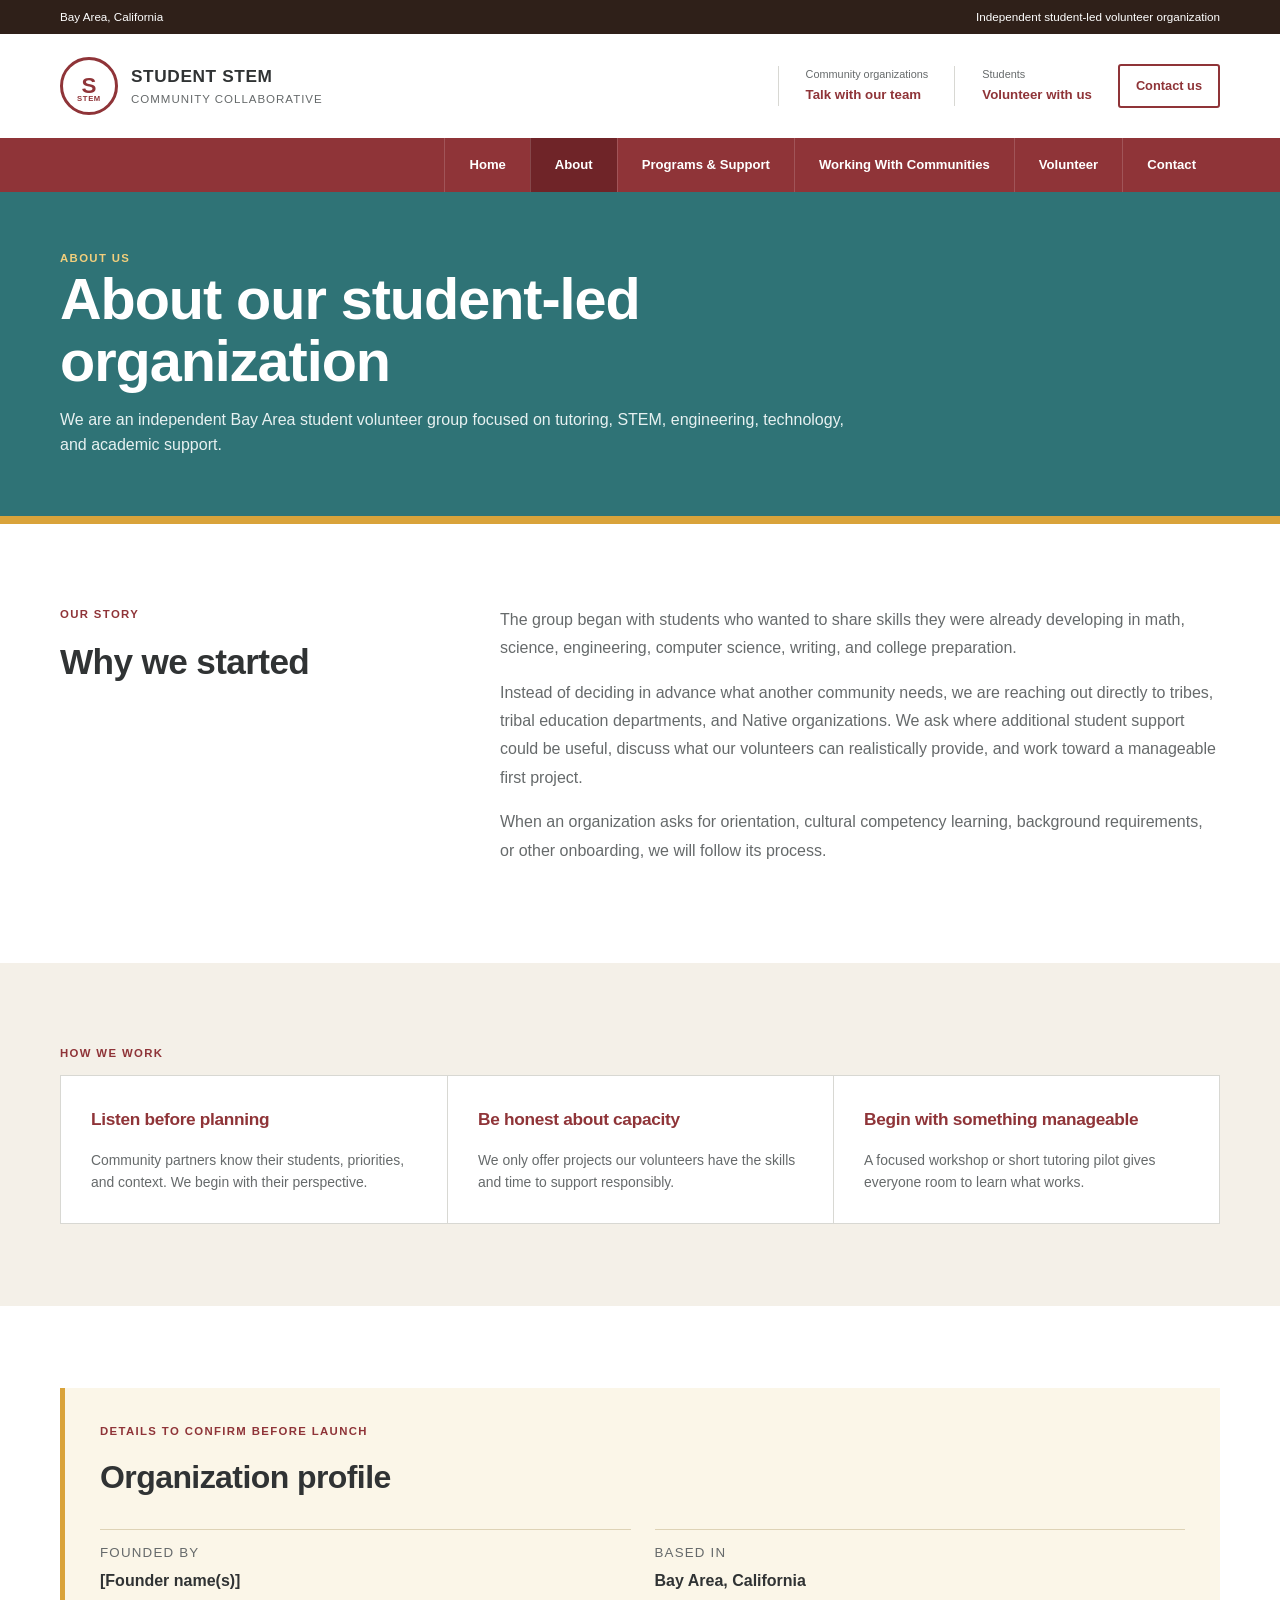
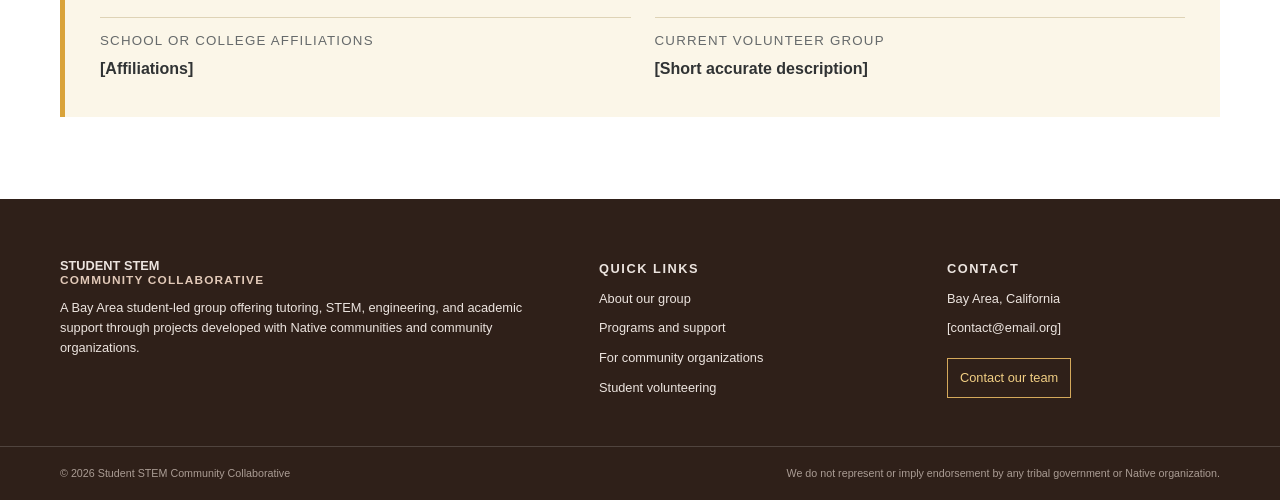
==== about.html @ 98d1d3a5 "Add files via upload" ====
<!doctype html>
<html lang="en">
<head>
  <meta charset="utf-8"><meta name="viewport" content="width=device-width, initial-scale=1">
  <title>About | Student STEM Community Collaborative</title>
  <link rel="icon" href="assets/favicon.svg"><link rel="stylesheet" href="styles.css"><script src="script.js" defer></script>
</head>
<body>
  <div id="site-header"></div>
  <main>
    <section class="page-hero"><div class="container"><p class="eyebrow light">About us</p><h1>About our student-led organization</h1><p>We are an independent Bay Area student volunteer group focused on tutoring, STEM, engineering, technology, and academic support.</p></div></section>
    <section class="section"><div class="container prose-grid"><div><p class="eyebrow">Our story</p><h2>Why we started</h2></div><div class="prose"><p>The group began with students who wanted to share skills they were already developing in math, science, engineering, computer science, writing, and college preparation.</p><p>Instead of deciding in advance what another community needs, we are reaching out directly to tribes, tribal education departments, and Native organizations. We ask where additional student support could be useful, discuss what our volunteers can realistically provide, and work toward a manageable first project.</p><p>When an organization asks for orientation, cultural competency learning, background requirements, or other onboarding, we will follow its process.</p></div></div></section>
    <section class="section cream"><div class="container"><p class="eyebrow">How we work</p><div class="value-grid"><article class="value-card"><h3>Listen before planning</h3><p>Community partners know their students, priorities, and context. We begin with their perspective.</p></article><article class="value-card"><h3>Be honest about capacity</h3><p>We only offer projects our volunteers have the skills and time to support responsibly.</p></article><article class="value-card"><h3>Begin with something manageable</h3><p>A focused workshop or short tutoring pilot gives everyone room to learn what works.</p></article></div></div></section>
    <section class="section"><div class="container"><div class="placeholder-panel"><p class="eyebrow">Details to confirm before launch</p><h2>Organization profile</h2><div class="profile-grid"><div><small>Founded by</small><strong>[Founder name(s)]</strong></div><div><small>Based in</small><strong>Bay Area, California</strong></div><div><small>School or college affiliations</small><strong>[Affiliations]</strong></div><div><small>Current volunteer group</small><strong>[Short accurate description]</strong></div></div></div></div></section>
  </main>
  <div id="site-footer"></div>
</body>
</html>
---- styles.css ----
:root {
  --burgundy: #8f3438;
  --burgundy-dark: #6f2428;
  --teal: #2f7376;
  --teal-dark: #225a5d;
  --gold: #d9a33a;
  --cream: #f4f0e8;
  --ink: #303334;
  --muted: #666a6b;
  --line: #d8d8d3;
  --brown: #2f2019;
}

* { box-sizing: border-box; }
html { scroll-behavior: smooth; }
body {
  margin: 0;
  color: var(--ink);
  background: #fff;
  font-family: Arial, "Helvetica Neue", sans-serif;
  line-height: 1.55;
}
a { color: inherit; text-decoration: none; }
img { display: block; max-width: 100%; }
h1, h2, h3, p { margin-top: 0; }
h1, h2, h3 { letter-spacing: -0.018em; }
.container { width: min(1160px, calc(100% - 48px)); margin: 0 auto; }

.utility-bar { background: var(--brown); color: #fff; font-size: .73rem; }
.utility-inner { height: 34px; display: flex; align-items: center; justify-content: space-between; }
.main-header { background: #fff; }
.header-inner { min-height: 104px; display: flex; align-items: center; justify-content: space-between; gap: 28px; }
.brand { display: flex; align-items: center; gap: 13px; min-width: 280px; }
.brand-seal {
  width: 58px; height: 58px; border: 3px solid var(--burgundy); border-radius: 50%;
  display: grid; place-items: center; position: relative; color: var(--burgundy);
}
.brand-seal b { font-size: 1.4rem; line-height: 1; }
.brand-seal small { font-size: .48rem; font-weight: 800; letter-spacing: .08em; position: absolute; bottom: 7px; }
.brand-words { display: flex; flex-direction: column; text-transform: uppercase; }
.brand-words strong { font-size: 1.08rem; letter-spacing: .035em; }
.brand-words small { font-size: .72rem; letter-spacing: .085em; color: var(--muted); margin-top: 2px; }
.header-actions { display: flex; align-items: center; gap: 26px; }
.header-actions > a:not(.contact-button) { display: flex; flex-direction: column; padding-left: 27px; border-left: 1px solid var(--line); }
.header-actions small { color: var(--muted); font-size: .68rem; }
.header-actions strong { color: var(--burgundy); font-size: .83rem; margin-top: 2px; }
.contact-button { border: 2px solid var(--burgundy); color: var(--burgundy); padding: 10px 16px; border-radius: 3px; font-size: .8rem; font-weight: 800; }
.contact-button:hover { background: var(--burgundy); color: #fff; }
.nav-bar { background: var(--burgundy); }
.desktop-nav { min-height: 54px; display: flex; align-items: stretch; justify-content: flex-end; }
.desktop-nav a { padding: 0 24px; display: flex; align-items: center; color: #fff; font-size: .82rem; font-weight: 700; border-left: 1px solid rgba(255,255,255,.16); }
.desktop-nav a:hover, .desktop-nav a[aria-current="page"] { background: var(--burgundy-dark); }
.menu-button, .mobile-nav { display: none; }

.home-hero { min-height: 570px; position: relative; display: flex; align-items: center; background: url("assets/tutoring-group.jpg") center 47% / cover no-repeat; color: #fff; }
.home-hero::before { content: ""; position: absolute; inset: 0; background: linear-gradient(90deg, rgba(17,26,29,.84), rgba(17,26,29,.58) 46%, rgba(17,26,29,.08) 80%); }
.home-hero-copy { position: relative; z-index: 1; }
.hero-kicker, .section-label { display: inline-block; font-size: .73rem; text-transform: uppercase; letter-spacing: .12em; font-weight: 800; color: var(--burgundy); }
.hero-kicker { background: var(--gold); color: #2b241c; padding: 8px 12px; margin-bottom: 18px; }
.home-hero h1 { font-size: clamp(2.7rem, 5vw, 4.65rem); line-height: 1.04; max-width: 660px; margin-bottom: 20px; }
.home-hero-copy > p:not(.hero-kicker) { font-size: 1.08rem; line-height: 1.65; max-width: 650px; margin-bottom: 27px; }
.primary-button, .secondary-button, .light-button, .button {
  display: inline-flex; align-items: center; gap: 9px; padding: 13px 18px;
  border-radius: 3px; font-size: .82rem; font-weight: 800;
}
.primary-button, .button { background: var(--burgundy); color: #fff; }
.primary-button:hover, .button:hover { background: var(--burgundy-dark); }

.action-strip { position: relative; margin-top: -48px; z-index: 3; }
.action-grid { display: grid; grid-template-columns: repeat(3, 1fr); box-shadow: 0 8px 30px rgba(0,0,0,.16); }
.action-card { min-height: 116px; background: #fff; padding: 25px; border-right: 1px solid var(--line); display: flex; flex-direction: column; justify-content: center; }
.action-card:nth-child(2) { background: var(--teal); color: #fff; }
.action-card:nth-child(3) { background: var(--cream); border-right: 0; }
.action-card strong { font-size: .94rem; margin-bottom: 5px; }
.action-card span { font-size: .77rem; color: var(--muted); }
.action-card:nth-child(2) span { color: #e0eeee; }

.standard-section, .section { padding: 82px 0; }
.plain-heading { display: grid; grid-template-columns: 1.25fr 1fr; gap: 70px; align-items: end; margin-bottom: 40px; }
.plain-heading h2 { font-size: 2.25rem; line-height: 1.16; margin: 8px 0 0; }
.plain-heading > p { color: var(--muted); line-height: 1.72; margin: 0; }
.service-grid { display: grid; grid-template-columns: repeat(4, 1fr); border: 1px solid var(--line); }
.service-card { padding: 30px 25px; border-right: 1px solid var(--line); }
.service-card:last-child { border-right: 0; }
.service-card h3 { color: var(--burgundy); font-size: 1rem; line-height: 1.3; margin-bottom: 10px; }
.service-card p { font-size: .84rem; color: var(--muted); line-height: 1.62; min-height: 82px; }
.service-card a { color: var(--burgundy); font-size: .76rem; font-weight: 800; }

.about-band { background: var(--cream); padding: 80px 0; }
.about-band-grid { display: grid; grid-template-columns: 1fr 1fr; gap: 70px; align-items: center; }
.about-photo { width: 100%; height: 450px; object-fit: cover; }
.about-band h2 { font-size: 2.35rem; line-height: 1.15; margin: 8px 0 20px; }
.about-band p:not(.section-label) { color: var(--muted); line-height: 1.72; }
.check-list { padding: 0; margin: 25px 0; display: grid; grid-template-columns: 1fr 1fr; gap: 10px 25px; list-style: none; }
.check-list li { font-size: .82rem; font-weight: 700; padding-left: 18px; position: relative; }
.check-list li::before { content: ""; width: 7px; height: 7px; background: var(--gold); border-radius: 50%; position: absolute; left: 0; top: 7px; }
.secondary-button { background: var(--teal); color: #fff; }
.secondary-button:hover { background: var(--teal-dark); }
.simple-steps { display: grid; grid-template-columns: repeat(4,1fr); list-style: none; padding: 0; margin: 0; border-top: 4px solid var(--teal); }
.simple-steps li { padding: 28px 25px; border: 1px solid var(--line); border-top: 0; }
.simple-steps li + li { border-left: 0; }
.simple-steps span { width: 29px; height: 29px; border-radius: 50%; background: var(--burgundy); color: #fff; display: grid; place-items: center; font-size: .75rem; font-weight: 800; margin-bottom: 13px; }
.simple-steps strong { font-size: .88rem; }
.simple-steps p { font-size: .78rem; color: var(--muted); margin: 7px 0 0; }
.contact-band { background: var(--burgundy); color: #fff; padding: 56px 0; }
.contact-band-inner { display: flex; align-items: center; justify-content: space-between; gap: 50px; }
.contact-band h2 { font-size: 2rem; margin: 7px 0 8px; }
.contact-band p { margin-bottom: 0; color: #f0dfe0; }
.section-label.light { color: #f2c96a; }
.light-button { background: #fff; color: var(--burgundy); flex: 0 0 auto; }

.page-hero { background: var(--teal); color: #fff; padding: 58px 0; border-bottom: 8px solid var(--gold); }
.page-hero h1 { font-size: clamp(2.35rem,4.5vw,3.7rem); line-height: 1.08; max-width: 900px; margin-bottom: 16px; }
.page-hero p { max-width: 790px; margin-bottom: 0; color: #e7f1f1; }
.eyebrow { font-size: .71rem; text-transform: uppercase; letter-spacing: .12em; font-weight: 800; color: var(--burgundy); margin-bottom: 12px; }
.eyebrow.light { color: #f2cf7c; }
.prose-grid { display: grid; grid-template-columns: .75fr 1.5fr; gap: 80px; }
.prose-grid h2 { font-size: 2.2rem; }
.prose p { color: var(--muted); line-height: 1.78; }
.cream { background: var(--cream); }
.value-grid { display: grid; grid-template-columns: repeat(3,1fr); border: 1px solid var(--line); }
.value-card { padding: 30px; background: #fff; }
.value-card + .value-card { border-left: 1px solid var(--line); }
.value-card h3 { font-size: 1.08rem; color: var(--burgundy); }
.value-card p { font-size: .87rem; color: var(--muted); margin-bottom: 0; }
.placeholder-panel { background: #fbf6e8; border-left: 5px solid var(--gold); padding: 35px; }
.placeholder-panel h2 { font-size: 2rem; }
.profile-grid { display: grid; grid-template-columns: repeat(2,1fr); gap: 24px; }
.profile-grid div { border-top: 1px solid #ded3b6; padding-top: 13px; }
.profile-grid small { display: block; text-transform: uppercase; letter-spacing: .09em; color: var(--muted); }
.profile-grid strong { display: block; margin-top: 5px; }
.work-list { border-top: 4px solid var(--burgundy); }
.work-row { display: grid; grid-template-columns: 1.1fr 1fr; gap: 55px; padding: 42px 25px; border: 1px solid var(--line); border-top: 0; }
.work-row:nth-child(even) { background: var(--cream); }
.work-row h2 { font-size: 1.65rem; color: var(--burgundy); }
.work-row p { color: var(--muted); }
.work-row ul { columns: 2; margin: 0; padding: 0; list-style: none; }
.work-row li { break-inside: avoid; padding: 0 0 10px 15px; position: relative; font-size: .84rem; }
.work-row li::before { content: ""; width: 5px; height: 5px; background: var(--teal); border-radius: 50%; position: absolute; left: 0; top: 8px; }
.scope-band { background: var(--brown); color: #fff; padding: 58px 0; }
.scope-band h2 { font-size: 2.1rem; }
.scope-band p { max-width: 800px; color: #eee4df; margin-bottom: 0; }
.process-list { list-style: none; padding: 0; margin: 0; border-top: 4px solid var(--teal); }
.process-list li { display: grid; grid-template-columns: 45px 1fr; gap: 18px; padding: 24px; background: #fff; border: 1px solid var(--line); border-top: 0; }
.process-list span { width: 34px; height: 34px; border-radius: 50%; background: var(--burgundy); color: #fff; display: grid; place-items: center; font-size: .75rem; font-weight: 800; }
.process-list h3 { font-size: 1rem; margin-bottom: 5px; }
.process-list p { color: var(--muted); font-size: .86rem; margin-bottom: 0; }
.skill-grid { display: grid; grid-template-columns: repeat(3,1fr); border-top: 4px solid var(--burgundy); border-left: 1px solid var(--line); }
.skill-grid div { padding: 18px 20px; background: #fff; border-right: 1px solid var(--line); border-bottom: 1px solid var(--line); font-size: .88rem; font-weight: 700; }
.contact-grid { display: grid; grid-template-columns: .8fr 1.2fr; gap: 60px; }
.contact-card { background: var(--cream); border-top: 5px solid var(--burgundy); padding: 35px; }
.contact-card a { color: var(--burgundy); font-size: 1.4rem; font-weight: 800; border-bottom: 1px solid var(--burgundy); }
.contact-list > div { padding: 18px 0; border-top: 1px solid var(--line); }
.contact-list strong { color: var(--burgundy); font-size: .82rem; }
.contact-list p { color: var(--muted); margin: 5px 0 0; }

.site-footer { background: var(--brown); color: #fff; padding: 60px 0 0; }
.footer-grid { display: grid; grid-template-columns: 1.7fr 1fr 1fr; gap: 75px; padding-bottom: 48px; }
.footer-grid > div { display: flex; flex-direction: column; gap: 10px; }
.footer-brand { font-size: 1.18rem; font-weight: 900; line-height: 1.15; text-transform: uppercase; margin-bottom: 0; }
.footer-brand span { font-size: .74rem; letter-spacing: .1em; color: #e2c9b8; }
.footer-summary { color: #d3c8c2; font-size: .84rem; max-width: 480px; }
.footer-label { text-transform: uppercase; letter-spacing: .12em; font-size: .68rem; font-weight: 800; color: #efc56f; margin-bottom: 7px; }
.footer-grid a, .footer-grid p { font-size: .8rem; color: #ece4df; margin-bottom: 0; }
.footer-button { align-self: flex-start; border: 1px solid #d5a95b; color: #f2cf84 !important; padding: 9px 12px; margin-top: 10px; }
.footer-bottom { border-top: 1px solid rgba(255,255,255,.16); padding: 18px 0; color: #aa9c94; font-size: .67rem; }
.footer-bottom > div { display: flex; justify-content: space-between; gap: 30px; }

@media (max-width: 1000px) {
  .header-actions, .nav-bar { display: none; }
  .header-inner { min-height: 86px; }
  .menu-button { display: block; border: 2px solid var(--burgundy); background: #fff; color: var(--burgundy); padding: 9px 12px; font-weight: 800; }
  .mobile-nav { display: none; flex-direction: column; background: var(--burgundy); padding: 10px 24px; }
  .mobile-nav.open { display: flex; }
  .mobile-nav a { color: #fff; padding: 12px 0; border-bottom: 1px solid rgba(255,255,255,.16); font-weight: 700; }
  .action-grid { grid-template-columns: 1fr; }
  .action-card { min-height: 90px; border-right: 0; border-bottom: 1px solid var(--line); }
  .service-grid { grid-template-columns: repeat(2,1fr); }
  .service-card:nth-child(2) { border-right: 0; }
  .service-card:nth-child(-n+2) { border-bottom: 1px solid var(--line); }
  .about-band-grid, .plain-heading, .prose-grid, .contact-grid { grid-template-columns: 1fr; gap: 38px; }
  .simple-steps { grid-template-columns: repeat(2,1fr); }
  .footer-grid { grid-template-columns: 1.4fr 1fr; }
  .footer-grid > div:last-child { grid-column: 2; }
}

@media (max-width: 680px) {
  .container { width: min(100% - 30px, 1160px); }
  .utility-inner { justify-content: center; }
  .utility-inner span:last-child { display: none; }
  .brand { min-width: 0; }
  .brand-seal { width: 49px; height: 49px; }
  .brand-words strong { font-size: .88rem; }
  .brand-words small { font-size: .61rem; }
  .home-hero { min-height: 520px; background-position: 60% center; }
  .home-hero::before { background: linear-gradient(90deg, rgba(17,26,29,.9), rgba(17,26,29,.58) 88%); }
  .home-hero h1 { font-size: 2.65rem; }
  .action-strip { margin-top: 0; }
  .standard-section, .section { padding: 60px 0; }
  .plain-heading { gap: 20px; }
  .service-grid, .value-grid, .skill-grid { grid-template-columns: 1fr; }
  .service-card { border-right: 0; border-bottom: 1px solid var(--line); }
  .about-photo { height: 300px; }
  .check-list { grid-template-columns: 1fr; }
  .simple-steps { grid-template-columns: 1fr; }
  .simple-steps li, .simple-steps li + li { border-left: 1px solid var(--line); }
  .contact-band-inner { align-items: flex-start; flex-direction: column; }
  .page-hero h1 { font-size: 2.35rem; }
  .value-card + .value-card { border-left: 0; border-top: 1px solid var(--line); }
  .profile-grid, .work-row { grid-template-columns: 1fr; }
  .work-row { gap: 20px; }
  .work-row ul { columns: 1; }
  .footer-grid { grid-template-columns: 1fr; }
  .footer-grid > div:last-child { grid-column: 1; }
  .footer-bottom > div { flex-direction: column; }
}
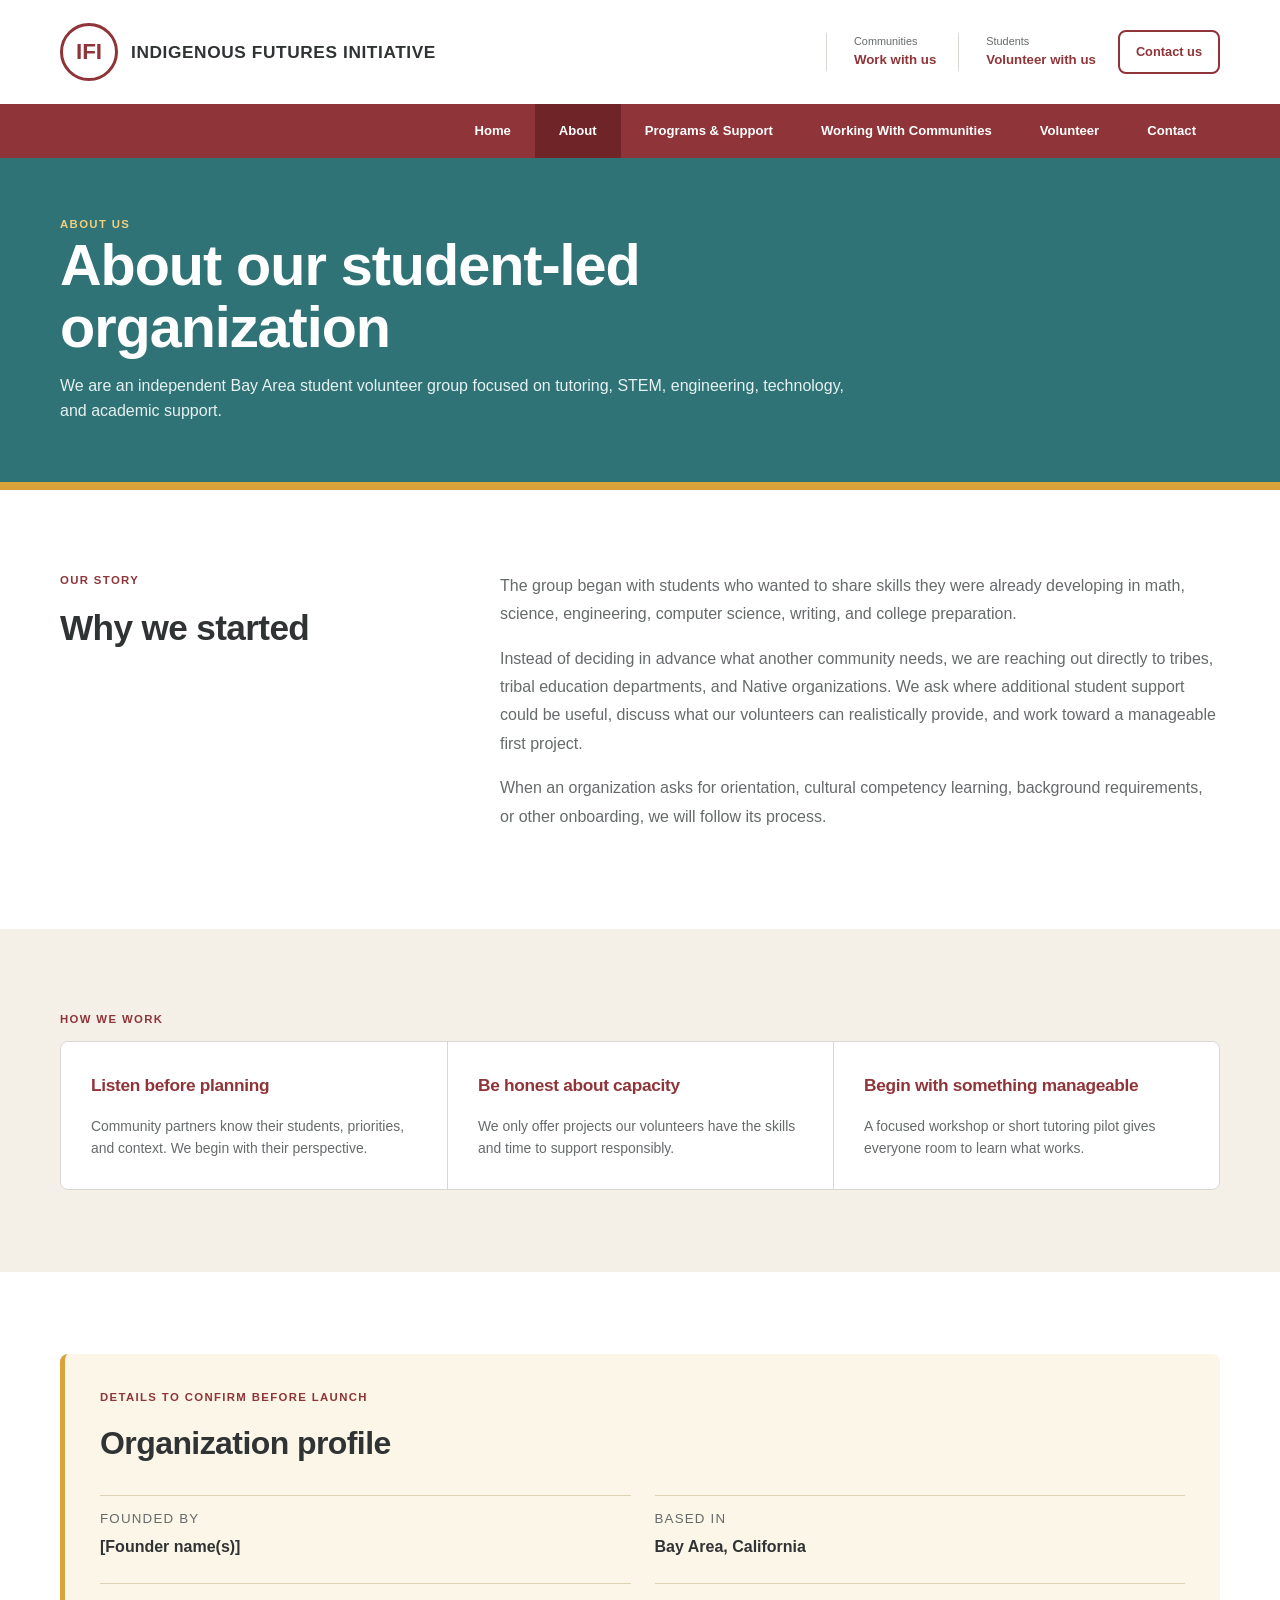
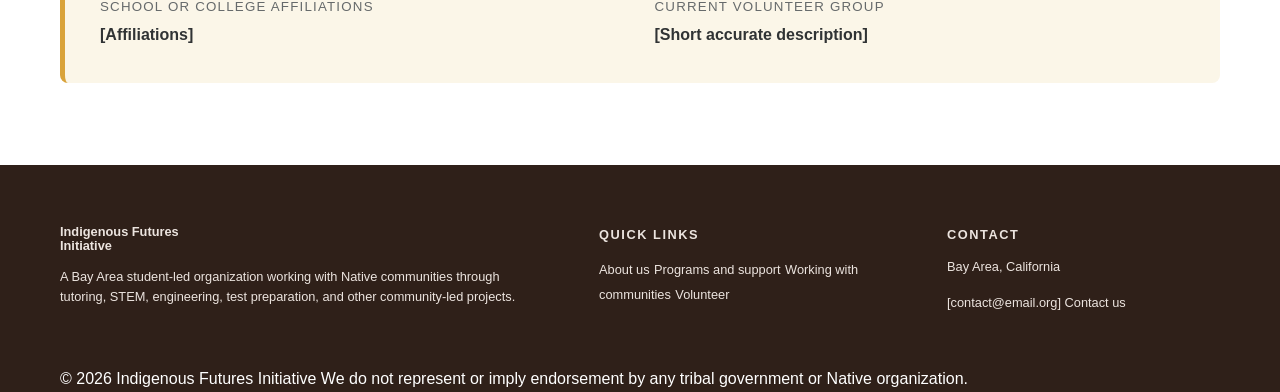
==== commit 058b4461: "Fix site pages and align header branding" ====
--- a/about.html
+++ b/about.html
@@ -2,7 +2,7 @@
 <html lang="en">
 <head>
   <meta charset="utf-8"><meta name="viewport" content="width=device-width, initial-scale=1">
-  <title>About | Student STEM Community Collaborative</title>
+  <title>About | Indigenous Futures Initiative</title>
   <link rel="icon" href="assets/favicon.svg"><link rel="stylesheet" href="styles.css"><script src="script.js" defer></script>
 </head>
 <body>
--- a/styles.css
+++ b/styles.css
@@ -9,10 +9,21 @@
   --muted: #666a6b;
   --line: #d8d8d3;
   --brown: #2f2019;
-}
-
-* { box-sizing: border-box; }
-html { scroll-behavior: smooth; }
+  --radius: 8px;
+}
+
+.utility-bar {
+  display: none !important;
+}
+
+* {
+  box-sizing: border-box;
+}
+
+html {
+  scroll-behavior: smooth;
+}
+
 body {
   margin: 0;
   color: var(--ink);
@@ -20,197 +31,1077 @@
   font-family: Arial, "Helvetica Neue", sans-serif;
   line-height: 1.55;
 }
-a { color: inherit; text-decoration: none; }
-img { display: block; max-width: 100%; }
-h1, h2, h3, p { margin-top: 0; }
-h1, h2, h3 { letter-spacing: -0.018em; }
-.container { width: min(1160px, calc(100% - 48px)); margin: 0 auto; }
-
-.utility-bar { background: var(--brown); color: #fff; font-size: .73rem; }
-.utility-inner { height: 34px; display: flex; align-items: center; justify-content: space-between; }
-.main-header { background: #fff; }
-.header-inner { min-height: 104px; display: flex; align-items: center; justify-content: space-between; gap: 28px; }
-.brand { display: flex; align-items: center; gap: 13px; min-width: 280px; }
+
+a {
+  color: inherit;
+  text-decoration: none;
+}
+
+img {
+  display: block;
+  max-width: 100%;
+}
+
+h1, h2, h3, p {
+  margin-top: 0;
+}
+
+h1, h2, h3 {
+  letter-spacing: -0.018em;
+}
+
+.container {
+  width: min(1160px, calc(100% - 48px));
+  margin: 0 auto;
+}
+
+
+/* HEADER */
+
+.main-header {
+  background: #fff;
+}
+
+.header-inner {
+  min-height: 104px;
+  display: flex;
+  align-items: center;
+  justify-content: space-between;
+  gap: 0;
+  padding: 0;
+}
+
+.brand {
+  display: flex;
+  align-items: center;
+  gap: 13px;
+}
+
 .brand-seal {
-  width: 58px; height: 58px; border: 3px solid var(--burgundy); border-radius: 50%;
-  display: grid; place-items: center; position: relative; color: var(--burgundy);
-}
-.brand-seal b { font-size: 1.4rem; line-height: 1; }
-.brand-seal small { font-size: .48rem; font-weight: 800; letter-spacing: .08em; position: absolute; bottom: 7px; }
-.brand-words { display: flex; flex-direction: column; text-transform: uppercase; }
-.brand-words strong { font-size: 1.08rem; letter-spacing: .035em; }
-.brand-words small { font-size: .72rem; letter-spacing: .085em; color: var(--muted); margin-top: 2px; }
-.header-actions { display: flex; align-items: center; gap: 26px; }
-.header-actions > a:not(.contact-button) { display: flex; flex-direction: column; padding-left: 27px; border-left: 1px solid var(--line); }
-.header-actions small { color: var(--muted); font-size: .68rem; }
-.header-actions strong { color: var(--burgundy); font-size: .83rem; margin-top: 2px; }
-.contact-button { border: 2px solid var(--burgundy); color: var(--burgundy); padding: 10px 16px; border-radius: 3px; font-size: .8rem; font-weight: 800; }
-.contact-button:hover { background: var(--burgundy); color: #fff; }
-.nav-bar { background: var(--burgundy); }
-.desktop-nav { min-height: 54px; display: flex; align-items: stretch; justify-content: flex-end; }
-.desktop-nav a { padding: 0 24px; display: flex; align-items: center; color: #fff; font-size: .82rem; font-weight: 700; border-left: 1px solid rgba(255,255,255,.16); }
-.desktop-nav a:hover, .desktop-nav a[aria-current="page"] { background: var(--burgundy-dark); }
-.menu-button, .mobile-nav { display: none; }
-
-.home-hero { min-height: 570px; position: relative; display: flex; align-items: center; background: url("assets/tutoring-group.jpg") center 47% / cover no-repeat; color: #fff; }
-.home-hero::before { content: ""; position: absolute; inset: 0; background: linear-gradient(90deg, rgba(17,26,29,.84), rgba(17,26,29,.58) 46%, rgba(17,26,29,.08) 80%); }
-.home-hero-copy { position: relative; z-index: 1; }
-.hero-kicker, .section-label { display: inline-block; font-size: .73rem; text-transform: uppercase; letter-spacing: .12em; font-weight: 800; color: var(--burgundy); }
-.hero-kicker { background: var(--gold); color: #2b241c; padding: 8px 12px; margin-bottom: 18px; }
-.home-hero h1 { font-size: clamp(2.7rem, 5vw, 4.65rem); line-height: 1.04; max-width: 660px; margin-bottom: 20px; }
-.home-hero-copy > p:not(.hero-kicker) { font-size: 1.08rem; line-height: 1.65; max-width: 650px; margin-bottom: 27px; }
-.primary-button, .secondary-button, .light-button, .button {
-  display: inline-flex; align-items: center; gap: 9px; padding: 13px 18px;
-  border-radius: 3px; font-size: .82rem; font-weight: 800;
-}
-.primary-button, .button { background: var(--burgundy); color: #fff; }
-.primary-button:hover, .button:hover { background: var(--burgundy-dark); }
-
-.action-strip { position: relative; margin-top: -48px; z-index: 3; }
-.action-grid { display: grid; grid-template-columns: repeat(3, 1fr); box-shadow: 0 8px 30px rgba(0,0,0,.16); }
-.action-card { min-height: 116px; background: #fff; padding: 25px; border-right: 1px solid var(--line); display: flex; flex-direction: column; justify-content: center; }
-.action-card:nth-child(2) { background: var(--teal); color: #fff; }
-.action-card:nth-child(3) { background: var(--cream); border-right: 0; }
-.action-card strong { font-size: .94rem; margin-bottom: 5px; }
-.action-card span { font-size: .77rem; color: var(--muted); }
-.action-card:nth-child(2) span { color: #e0eeee; }
-
-.standard-section, .section { padding: 82px 0; }
-.plain-heading { display: grid; grid-template-columns: 1.25fr 1fr; gap: 70px; align-items: end; margin-bottom: 40px; }
-.plain-heading h2 { font-size: 2.25rem; line-height: 1.16; margin: 8px 0 0; }
-.plain-heading > p { color: var(--muted); line-height: 1.72; margin: 0; }
-.service-grid { display: grid; grid-template-columns: repeat(4, 1fr); border: 1px solid var(--line); }
-.service-card { padding: 30px 25px; border-right: 1px solid var(--line); }
-.service-card:last-child { border-right: 0; }
-.service-card h3 { color: var(--burgundy); font-size: 1rem; line-height: 1.3; margin-bottom: 10px; }
-.service-card p { font-size: .84rem; color: var(--muted); line-height: 1.62; min-height: 82px; }
-.service-card a { color: var(--burgundy); font-size: .76rem; font-weight: 800; }
-
-.about-band { background: var(--cream); padding: 80px 0; }
-.about-band-grid { display: grid; grid-template-columns: 1fr 1fr; gap: 70px; align-items: center; }
-.about-photo { width: 100%; height: 450px; object-fit: cover; }
-.about-band h2 { font-size: 2.35rem; line-height: 1.15; margin: 8px 0 20px; }
-.about-band p:not(.section-label) { color: var(--muted); line-height: 1.72; }
-.check-list { padding: 0; margin: 25px 0; display: grid; grid-template-columns: 1fr 1fr; gap: 10px 25px; list-style: none; }
-.check-list li { font-size: .82rem; font-weight: 700; padding-left: 18px; position: relative; }
-.check-list li::before { content: ""; width: 7px; height: 7px; background: var(--gold); border-radius: 50%; position: absolute; left: 0; top: 7px; }
-.secondary-button { background: var(--teal); color: #fff; }
-.secondary-button:hover { background: var(--teal-dark); }
-.simple-steps { display: grid; grid-template-columns: repeat(4,1fr); list-style: none; padding: 0; margin: 0; border-top: 4px solid var(--teal); }
-.simple-steps li { padding: 28px 25px; border: 1px solid var(--line); border-top: 0; }
-.simple-steps li + li { border-left: 0; }
-.simple-steps span { width: 29px; height: 29px; border-radius: 50%; background: var(--burgundy); color: #fff; display: grid; place-items: center; font-size: .75rem; font-weight: 800; margin-bottom: 13px; }
-.simple-steps strong { font-size: .88rem; }
-.simple-steps p { font-size: .78rem; color: var(--muted); margin: 7px 0 0; }
-.contact-band { background: var(--burgundy); color: #fff; padding: 56px 0; }
-.contact-band-inner { display: flex; align-items: center; justify-content: space-between; gap: 50px; }
-.contact-band h2 { font-size: 2rem; margin: 7px 0 8px; }
-.contact-band p { margin-bottom: 0; color: #f0dfe0; }
-.section-label.light { color: #f2c96a; }
-.light-button { background: #fff; color: var(--burgundy); flex: 0 0 auto; }
-
-.page-hero { background: var(--teal); color: #fff; padding: 58px 0; border-bottom: 8px solid var(--gold); }
-.page-hero h1 { font-size: clamp(2.35rem,4.5vw,3.7rem); line-height: 1.08; max-width: 900px; margin-bottom: 16px; }
-.page-hero p { max-width: 790px; margin-bottom: 0; color: #e7f1f1; }
-.eyebrow { font-size: .71rem; text-transform: uppercase; letter-spacing: .12em; font-weight: 800; color: var(--burgundy); margin-bottom: 12px; }
-.eyebrow.light { color: #f2cf7c; }
-.prose-grid { display: grid; grid-template-columns: .75fr 1.5fr; gap: 80px; }
-.prose-grid h2 { font-size: 2.2rem; }
-.prose p { color: var(--muted); line-height: 1.78; }
-.cream { background: var(--cream); }
-.value-grid { display: grid; grid-template-columns: repeat(3,1fr); border: 1px solid var(--line); }
-.value-card { padding: 30px; background: #fff; }
-.value-card + .value-card { border-left: 1px solid var(--line); }
-.value-card h3 { font-size: 1.08rem; color: var(--burgundy); }
-.value-card p { font-size: .87rem; color: var(--muted); margin-bottom: 0; }
-.placeholder-panel { background: #fbf6e8; border-left: 5px solid var(--gold); padding: 35px; }
-.placeholder-panel h2 { font-size: 2rem; }
-.profile-grid { display: grid; grid-template-columns: repeat(2,1fr); gap: 24px; }
-.profile-grid div { border-top: 1px solid #ded3b6; padding-top: 13px; }
-.profile-grid small { display: block; text-transform: uppercase; letter-spacing: .09em; color: var(--muted); }
-.profile-grid strong { display: block; margin-top: 5px; }
-.work-list { border-top: 4px solid var(--burgundy); }
-.work-row { display: grid; grid-template-columns: 1.1fr 1fr; gap: 55px; padding: 42px 25px; border: 1px solid var(--line); border-top: 0; }
-.work-row:nth-child(even) { background: var(--cream); }
-.work-row h2 { font-size: 1.65rem; color: var(--burgundy); }
-.work-row p { color: var(--muted); }
-.work-row ul { columns: 2; margin: 0; padding: 0; list-style: none; }
-.work-row li { break-inside: avoid; padding: 0 0 10px 15px; position: relative; font-size: .84rem; }
-.work-row li::before { content: ""; width: 5px; height: 5px; background: var(--teal); border-radius: 50%; position: absolute; left: 0; top: 8px; }
-.scope-band { background: var(--brown); color: #fff; padding: 58px 0; }
-.scope-band h2 { font-size: 2.1rem; }
-.scope-band p { max-width: 800px; color: #eee4df; margin-bottom: 0; }
-.process-list { list-style: none; padding: 0; margin: 0; border-top: 4px solid var(--teal); }
-.process-list li { display: grid; grid-template-columns: 45px 1fr; gap: 18px; padding: 24px; background: #fff; border: 1px solid var(--line); border-top: 0; }
-.process-list span { width: 34px; height: 34px; border-radius: 50%; background: var(--burgundy); color: #fff; display: grid; place-items: center; font-size: .75rem; font-weight: 800; }
-.process-list h3 { font-size: 1rem; margin-bottom: 5px; }
-.process-list p { color: var(--muted); font-size: .86rem; margin-bottom: 0; }
-.skill-grid { display: grid; grid-template-columns: repeat(3,1fr); border-top: 4px solid var(--burgundy); border-left: 1px solid var(--line); }
-.skill-grid div { padding: 18px 20px; background: #fff; border-right: 1px solid var(--line); border-bottom: 1px solid var(--line); font-size: .88rem; font-weight: 700; }
-.contact-grid { display: grid; grid-template-columns: .8fr 1.2fr; gap: 60px; }
-.contact-card { background: var(--cream); border-top: 5px solid var(--burgundy); padding: 35px; }
-.contact-card a { color: var(--burgundy); font-size: 1.4rem; font-weight: 800; border-bottom: 1px solid var(--burgundy); }
-.contact-list > div { padding: 18px 0; border-top: 1px solid var(--line); }
-.contact-list strong { color: var(--burgundy); font-size: .82rem; }
-.contact-list p { color: var(--muted); margin: 5px 0 0; }
-
-.site-footer { background: var(--brown); color: #fff; padding: 60px 0 0; }
-.footer-grid { display: grid; grid-template-columns: 1.7fr 1fr 1fr; gap: 75px; padding-bottom: 48px; }
-.footer-grid > div { display: flex; flex-direction: column; gap: 10px; }
-.footer-brand { font-size: 1.18rem; font-weight: 900; line-height: 1.15; text-transform: uppercase; margin-bottom: 0; }
-.footer-brand span { font-size: .74rem; letter-spacing: .1em; color: #e2c9b8; }
-.footer-summary { color: #d3c8c2; font-size: .84rem; max-width: 480px; }
-.footer-label { text-transform: uppercase; letter-spacing: .12em; font-size: .68rem; font-weight: 800; color: #efc56f; margin-bottom: 7px; }
-.footer-grid a, .footer-grid p { font-size: .8rem; color: #ece4df; margin-bottom: 0; }
-.footer-button { align-self: flex-start; border: 1px solid #d5a95b; color: #f2cf84 !important; padding: 9px 12px; margin-top: 10px; }
-.footer-bottom { border-top: 1px solid rgba(255,255,255,.16); padding: 18px 0; color: #aa9c94; font-size: .67rem; }
-.footer-bottom > div { display: flex; justify-content: space-between; gap: 30px; }
+  width: 58px;
+  height: 58px;
+  border: 3px solid var(--burgundy);
+  border-radius: 50%;
+  display: grid;
+  place-items: center;
+  position: relative;
+  color: var(--burgundy);
+}
+
+.brand-seal b {
+  font-size: 1.4rem;
+}
+
+.brand-words {
+  display: flex;
+  flex-direction: column;
+  text-transform: uppercase;
+}
+
+.brand-words strong {
+  font-size: 1.08rem;
+  letter-spacing: .035em;
+  font-weight: 800;
+  text-transform: uppercase;
+}
+
+.brand-words small {
+  font-size: .72rem;
+  letter-spacing: .085em;
+  color: var(--muted);
+  margin-top: 2px;
+  font-weight: 700;
+}
+
+.header-actions {
+  display: flex;
+  align-items: center;
+  gap: 22px;
+}
+.menu-button {
+  display: none;
+}
+
+.mobile-nav {
+  display: none;
+  flex-direction: column;
+  background: var(--burgundy);
+  padding: 10px 24px;
+}
+
+.mobile-nav.open {
+  display: flex;
+}
+.header-actions > a:not(.contact-button) {
+  display: flex;
+  flex-direction: column;
+  padding-left: 27px;
+  border-left: 1px solid var(--line);
+}
+
+.header-actions small {
+  color: var(--muted);
+  font-size: .68rem;
+}
+
+.header-actions strong {
+  color: var(--burgundy);
+  font-size: .83rem;
+}
+
+.contact-button {
+  border: 2px solid var(--burgundy);
+  color: var(--burgundy);
+  padding: 10px 16px;
+  border-radius: var(--radius);
+  font-size: .8rem;
+  font-weight: 800;
+}
+
+.nav-bar {
+  background: var(--burgundy);
+}
+
+.desktop-nav {
+  min-height: 54px;
+  display: flex;
+  justify-content: flex-end;
+}
+
+.desktop-nav a {
+  padding: 0 24px;
+  display: flex;
+  align-items: center;
+  color: white;
+  font-size: .82rem;
+  font-weight: 700;
+}
+
+.desktop-nav a:hover,
+.desktop-nav a[aria-current="page"] {
+  background: var(--burgundy-dark);
+}
+
+
+/* HERO */
+
+.home-hero {
+  position: relative;
+  display: flex;
+  align-items: center;
+  background: url("assets/tutoring-group.jpg") center 47% / cover no-repeat;
+  color: white;
+  padding: 65px 0 75px;
+  min-height: 390px;
+}
+
+.home-hero::before {
+  content: "";
+  position: absolute;
+  inset: 0;
+  background: linear-gradient(
+    90deg,
+    rgba(17,26,29,.84),
+    rgba(17,26,29,.58) 55%,
+    rgba(17,26,29,.08) 90%
+  );
+}
+
+.home-hero-copy {
+  position: relative;
+  z-index: 1;
+}
+
+.home-hero h1 {
+  font-size: clamp(1.8rem, 2.6vw, 2.5rem);
+  line-height: 1.12;
+  max-width: 980px;
+  margin-bottom: 20px;
+}
+
+.home-hero-copy > p {
+  font-size: 1rem;
+  line-height: 1.55;
+  max-width: 920px;
+}
+
+
+/* IMAGE CARDS */
+
+.action-strip {
+  position: relative;
+  margin-top: -48px;
+  z-index: 3;
+}
+
+.action-grid {
+  display: grid;
+  grid-template-columns: repeat(3, 1fr);
+  gap: 28px;
+}
+
+.feature-card {
+  min-height: 430px;
+  display: flex;
+  align-items: flex-end;
+  background-size: cover;
+  background-position: center;
+  border-radius: var(--radius);
+  overflow: hidden;
+  box-shadow: 0 8px 25px rgba(0,0,0,.18);
+}
+
+.feature-card:hover {
+  transform: translateY(-5px);
+}
+
+.feature-card-overlay {
+  width: 100%;
+  min-height: 205px;
+  padding: 25px 24px;
+  background: rgba(35,31,31,.88);
+  color: white;
+}
+
+.feature-card-overlay strong {
+  display: block;
+  font-size: 1.25rem;
+  margin-bottom: 8px;
+}
+
+.feature-card-overlay span {
+  font-size: 1rem;
+  line-height: 1.6;
+}
+/* MAIN SECTIONS */
+
+.standard-section,
+.section {
+  padding: 82px 0;
+}
+
+.plain-heading {
+  display: grid;
+  grid-template-columns: 1fr 1fr;
+  gap: 70px;
+  align-items: start;
+  margin-bottom: 40px;
+}
+
+.plain-heading h2 {
+  font-size: 2.25rem;
+  line-height: 1.16;
+  margin: 0;
+}
+
+.plain-heading p {
+  color: var(--muted);
+  line-height: 1.7;
+  margin: 0;
+}
+
+
+/* PROGRAM CARDS */
+
+.service-grid {
+  display: grid;
+  grid-template-columns: repeat(4, 1fr);
+
+  border: 1px solid rgba(143, 52, 56, .28);
+  border-radius: var(--radius);
+  overflow: hidden;
+
+  box-shadow:
+    0 0 12px rgba(143, 52, 56, .10);
+}
+
+.service-card {
+  padding: 30px 25px;
+  border-right: 1px solid rgba(143, 52, 56, .25);
+
+  box-shadow:
+    inset -1px 0 5px rgba(143, 52, 56, .05);
+}
+
+.service-card:last-child {
+  border-right: 0;
+}
+
+.service-card h3 {
+  color: var(--burgundy);
+  font-size: 1rem;
+  line-height: 1.3;
+  margin-bottom: 10px;
+}
+
+.service-card p {
+  font-size: .84rem;
+  color: var(--muted);
+  line-height: 1.62;
+  min-height: 82px;
+}
+
+.service-card a {
+  color: var(--burgundy);
+  font-size: .76rem;
+  font-weight: 800;
+}
+
+
+/* COMMUNITY SECTION */
+
+.about-band {
+  background: var(--cream);
+  padding: 80px 0;
+}
+
+.about-band-grid {
+  display: grid;
+  grid-template-columns: 1fr 1fr;
+  gap: 70px;
+  align-items: center;
+}
+
+.about-photo {
+  width: 100%;
+  height: 450px;
+  object-fit: cover;
+  border-radius: var(--radius);
+}
+
+.community-process-section h2 {
+  font-size: 2.05rem;
+  line-height: 1.15;
+  margin-bottom: 18px;
+}
+
+.community-process-section p {
+  font-size: 1.05rem;
+  line-height: 1.65;
+  color: var(--muted);
+}
+
+
+/* FOUR PROCESS BOXES */
+
+.simple-steps {
+  display: grid;
+  grid-template-columns: repeat(4, 1fr);
+  list-style: none;
+  padding: 0;
+  margin: 0;
+
+  border-top: 4px solid var(--teal);
+  border-radius: var(--radius);
+  overflow: hidden;
+}
+
+.process-steps-home {
+  margin-top: 95px;
+}
+
+.simple-steps li {
+  padding: 28px 25px;
+  border: 1px solid var(--line);
+  border-top: 0;
+}
+
+.simple-steps li + li {
+  border-left: 0;
+}
+
+.simple-steps span {
+  width: 29px;
+  height: 29px;
+  border-radius: 50%;
+  background: var(--burgundy);
+  color: white;
+
+  display: grid;
+  place-items: center;
+
+  font-size: .75rem;
+  font-weight: 800;
+
+  margin-bottom: 13px;
+}
+
+.simple-steps strong {
+  font-size: .88rem;
+}
+
+.simple-steps p {
+  font-size: .78rem;
+  color: var(--muted);
+  margin: 7px 0 0;
+}
+
+
+/* CONTACT BAND */
+
+.contact-band {
+  background: var(--burgundy);
+  color: white;
+  padding: 56px 0;
+}
+
+.contact-band-inner {
+  display: flex;
+  align-items: center;
+  justify-content: space-between;
+  gap: 50px;
+}
+
+.contact-band h2 {
+  font-size: 2rem;
+  margin: 7px 0 8px;
+}
+
+.contact-band p {
+  color: #f0dfe0;
+  margin-bottom: 0;
+}
+
+.section-label {
+  font-size: .71rem;
+  text-transform: uppercase;
+  letter-spacing: .12em;
+  font-weight: 800;
+  color: var(--burgundy);
+  margin-bottom: 12px;
+}
+
+.section-label.light {
+  color: #f2c96a;
+}
+
+.light-button {
+  background: white;
+  color: var(--burgundy);
+  padding: 11px 16px;
+  border-radius: var(--radius);
+  font-size: .82rem;
+  font-weight: 800;
+}
+
+
+/* INNER PAGES */
+
+.page-hero {
+  background: var(--teal);
+  color: white;
+  padding: 58px 0;
+  border-bottom: 8px solid var(--gold);
+}
+
+.page-hero h1 {
+  max-width: 900px;
+  margin-bottom: 16px;
+  font-size: clamp(2.35rem, 4.5vw, 3.7rem);
+  line-height: 1.08;
+}
+
+.page-hero p {
+  max-width: 790px;
+  margin-bottom: 0;
+  color: #e7f1f1;
+}
+
+.eyebrow {
+  margin-bottom: 12px;
+  color: var(--burgundy);
+  font-size: .71rem;
+  font-weight: 800;
+  letter-spacing: .12em;
+  text-transform: uppercase;
+}
+
+.eyebrow.light {
+  color: #f2cf7c;
+}
+
+.prose-grid {
+  display: grid;
+  grid-template-columns: .75fr 1.5fr;
+  gap: 80px;
+}
+
+.prose-grid h2 {
+  font-size: 2.2rem;
+}
+
+.prose p {
+  color: var(--muted);
+  line-height: 1.78;
+}
+
+.cream {
+  background: var(--cream);
+}
+
+.value-grid {
+  display: grid;
+  grid-template-columns: repeat(3, 1fr);
+  border: 1px solid var(--line);
+  border-radius: var(--radius);
+  overflow: hidden;
+}
+
+.value-card {
+  padding: 30px;
+  background: white;
+}
+
+.value-card + .value-card {
+  border-left: 1px solid var(--line);
+}
+
+.value-card h3 {
+  color: var(--burgundy);
+  font-size: 1.08rem;
+}
+
+.value-card p {
+  margin-bottom: 0;
+  color: var(--muted);
+  font-size: .87rem;
+}
+
+.placeholder-panel {
+  padding: 35px;
+  background: #fbf6e8;
+  border-left: 5px solid var(--gold);
+  border-radius: var(--radius);
+}
+
+.placeholder-panel h2 {
+  font-size: 2rem;
+}
+
+.profile-grid {
+  display: grid;
+  grid-template-columns: repeat(2, 1fr);
+  gap: 24px;
+}
+
+.profile-grid div {
+  padding-top: 13px;
+  border-top: 1px solid #ded3b6;
+}
+
+.profile-grid small {
+  display: block;
+  color: var(--muted);
+  letter-spacing: .09em;
+  text-transform: uppercase;
+}
+
+.profile-grid strong {
+  display: block;
+  margin-top: 5px;
+}
+
+.work-list {
+  border-top: 4px solid var(--burgundy);
+  border-radius: var(--radius);
+  overflow: hidden;
+}
+
+.work-row {
+  display: grid;
+  grid-template-columns: 1.1fr 1fr;
+  gap: 55px;
+  padding: 42px 25px;
+  border: 1px solid var(--line);
+  border-top: 0;
+}
+
+.work-row:nth-child(even) {
+  background: var(--cream);
+}
+
+.work-row h2 {
+  color: var(--burgundy);
+  font-size: 1.65rem;
+}
+
+.work-row p {
+  color: var(--muted);
+}
+
+.work-row ul {
+  margin: 0;
+  padding: 0;
+  columns: 2;
+  list-style: none;
+}
+
+.work-row li {
+  position: relative;
+  padding: 0 0 10px 15px;
+  break-inside: avoid;
+  font-size: .84rem;
+}
+
+.work-row li::before {
+  position: absolute;
+  top: 8px;
+  left: 0;
+  width: 5px;
+  height: 5px;
+  background: var(--teal);
+  border-radius: 50%;
+  content: "";
+}
+
+.scope-band {
+  padding: 58px 0;
+  background: var(--brown);
+  color: white;
+}
+
+.scope-band h2 {
+  font-size: 2.1rem;
+}
+
+.scope-band p {
+  max-width: 800px;
+  margin-bottom: 0;
+  color: #eee4df;
+}
+
+.process-list {
+  margin: 0;
+  padding: 0;
+  border-top: 4px solid var(--teal);
+  border-radius: var(--radius);
+  overflow: hidden;
+  list-style: none;
+}
+
+.process-list li {
+  display: grid;
+  grid-template-columns: 45px 1fr;
+  gap: 18px;
+  padding: 24px;
+  background: white;
+  border: 1px solid var(--line);
+  border-top: 0;
+}
+
+.process-list span {
+  display: grid;
+  width: 34px;
+  height: 34px;
+  place-items: center;
+  background: var(--burgundy);
+  border-radius: 50%;
+  color: white;
+  font-size: .75rem;
+  font-weight: 800;
+}
+
+.process-list h3 {
+  margin-bottom: 5px;
+  font-size: 1rem;
+}
+
+.process-list p {
+  margin-bottom: 0;
+  color: var(--muted);
+  font-size: .86rem;
+}
+
+.skill-grid {
+  display: grid;
+  grid-template-columns: repeat(3, 1fr);
+  border-top: 4px solid var(--burgundy);
+  border-left: 1px solid var(--line);
+  border-radius: var(--radius);
+  overflow: hidden;
+}
+
+.skill-grid div {
+  padding: 18px 20px;
+  background: white;
+  border-right: 1px solid var(--line);
+  border-bottom: 1px solid var(--line);
+  font-size: .88rem;
+  font-weight: 700;
+}
+
+.contact-grid {
+  display: grid;
+  grid-template-columns: .8fr 1.2fr;
+  gap: 60px;
+}
+
+.contact-card {
+  padding: 35px;
+  background: var(--cream);
+  border-top: 5px solid var(--burgundy);
+  border-radius: var(--radius);
+}
+
+.contact-card a {
+  color: var(--burgundy);
+  border-bottom: 1px solid var(--burgundy);
+  font-size: 1.4rem;
+  font-weight: 800;
+}
+
+.contact-list > div {
+  padding: 18px 0;
+  border-top: 1px solid var(--line);
+}
+
+.contact-list strong {
+  color: var(--burgundy);
+  font-size: .82rem;
+}
+
+.contact-list p {
+  margin: 5px 0 0;
+  color: var(--muted);
+}
+
+.button {
+  display: inline-flex;
+  align-items: center;
+  margin-top: 10px;
+  padding: 13px 18px;
+  background: var(--burgundy);
+  border-radius: var(--radius);
+  color: white;
+  font-size: .82rem;
+  font-weight: 800;
+}
+
+.button:hover {
+  background: var(--burgundy-dark);
+}
+
+
+/* FOOTER */
+
+.site-footer {
+  background: var(--brown);
+  color: white;
+  padding: 60px 0 0;
+}
+
+.footer-grid {
+  display: grid;
+  grid-template-columns: 1.7fr 1fr 1fr;
+  gap: 75px;
+  padding-bottom: 48px;
+}
+
+.footer-brand {
+  font-size: 1.18rem;
+  font-weight: 900;
+  line-height: 1.15;
+}
+
+.footer-summary {
+  color: #d3c8c2;
+  font-size: .84rem;
+}
+
+.footer-label {
+  text-transform: uppercase;
+  letter-spacing: .12em;
+  font-size: .68rem;
+  font-weight: 800;
+  color: #efc56f;
+}
+
+.footer-grid a,
+.footer-grid p {
+  font-size: .8rem;
+  color: #ece4df;
+}
+/* TABLET */
 
 @media (max-width: 1000px) {
-  .header-actions, .nav-bar { display: none; }
-  .header-inner { min-height: 86px; }
-  .menu-button { display: block; border: 2px solid var(--burgundy); background: #fff; color: var(--burgundy); padding: 9px 12px; font-weight: 800; }
-  .mobile-nav { display: none; flex-direction: column; background: var(--burgundy); padding: 10px 24px; }
-  .mobile-nav.open { display: flex; }
-  .mobile-nav a { color: #fff; padding: 12px 0; border-bottom: 1px solid rgba(255,255,255,.16); font-weight: 700; }
-  .action-grid { grid-template-columns: 1fr; }
-  .action-card { min-height: 90px; border-right: 0; border-bottom: 1px solid var(--line); }
-  .service-grid { grid-template-columns: repeat(2,1fr); }
-  .service-card:nth-child(2) { border-right: 0; }
-  .service-card:nth-child(-n+2) { border-bottom: 1px solid var(--line); }
-  .about-band-grid, .plain-heading, .prose-grid, .contact-grid { grid-template-columns: 1fr; gap: 38px; }
-  .simple-steps { grid-template-columns: repeat(2,1fr); }
-  .footer-grid { grid-template-columns: 1.4fr 1fr; }
-  .footer-grid > div:last-child { grid-column: 2; }
-}
+
+  .header-actions,
+  .nav-bar {
+    display: none;
+  }
+
+  .header-inner {
+    min-height: 86px;
+  }
+
+  .menu-button {
+    display: block;
+    border: 2px solid var(--burgundy);
+    border-radius: var(--radius);
+    background: white;
+    color: var(--burgundy);
+    padding: 9px 12px;
+    font-weight: 800;
+  }
+
+  .mobile-nav {
+    display: none;
+    flex-direction: column;
+    background: var(--burgundy);
+    padding: 10px 24px;
+  }
+
+  .mobile-nav.open {
+    display: flex;
+  }
+
+  .mobile-nav a {
+    color: white;
+    padding: 12px 0;
+    border-bottom: 1px solid rgba(255,255,255,.16);
+    font-weight: 700;
+  }
+
+
+  .action-grid {
+    grid-template-columns: 1fr;
+  }
+
+
+  .service-grid {
+    grid-template-columns: repeat(2, 1fr);
+  }
+
+  .service-card:nth-child(2) {
+    border-right: 0;
+  }
+
+
+  .about-band-grid,
+  .plain-heading,
+  .prose-grid,
+  .contact-grid {
+    grid-template-columns: 1fr;
+    gap: 38px;
+  }
+
+
+  .simple-steps {
+    grid-template-columns: repeat(2, 1fr);
+  }
+
+
+  .footer-grid {
+    grid-template-columns: 1fr 1fr;
+  }
+
+}
+
+
+/* MOBILE */
 
 @media (max-width: 680px) {
-  .container { width: min(100% - 30px, 1160px); }
-  .utility-inner { justify-content: center; }
-  .utility-inner span:last-child { display: none; }
-  .brand { min-width: 0; }
-  .brand-seal { width: 49px; height: 49px; }
-  .brand-words strong { font-size: .88rem; }
-  .brand-words small { font-size: .61rem; }
-  .home-hero { min-height: 520px; background-position: 60% center; }
-  .home-hero::before { background: linear-gradient(90deg, rgba(17,26,29,.9), rgba(17,26,29,.58) 88%); }
-  .home-hero h1 { font-size: 2.65rem; }
-  .action-strip { margin-top: 0; }
-  .standard-section, .section { padding: 60px 0; }
-  .plain-heading { gap: 20px; }
-  .service-grid, .value-grid, .skill-grid { grid-template-columns: 1fr; }
-  .service-card { border-right: 0; border-bottom: 1px solid var(--line); }
-  .about-photo { height: 300px; }
-  .check-list { grid-template-columns: 1fr; }
-  .simple-steps { grid-template-columns: 1fr; }
-  .simple-steps li, .simple-steps li + li { border-left: 1px solid var(--line); }
-  .contact-band-inner { align-items: flex-start; flex-direction: column; }
-  .page-hero h1 { font-size: 2.35rem; }
-  .value-card + .value-card { border-left: 0; border-top: 1px solid var(--line); }
-  .profile-grid, .work-row { grid-template-columns: 1fr; }
-  .work-row { gap: 20px; }
-  .work-row ul { columns: 1; }
-  .footer-grid { grid-template-columns: 1fr; }
-  .footer-grid > div:last-child { grid-column: 1; }
-  .footer-bottom > div { flex-direction: column; }
-}
+
+  .container {
+    width: min(100% - 30px, 1160px);
+  }
+
+
+  .brand {
+    min-width: 0;
+  }
+
+
+  .brand-seal {
+    width: 49px;
+    height: 49px;
+  }
+
+
+  .brand-words strong {
+    font-size: .88rem;
+  }
+
+
+  .brand-words small {
+    font-size: .61rem;
+  }
+
+
+
+  .home-hero {
+
+    min-height: 0;
+
+    padding: 55px 0 60px;
+
+    background-position: 60% center;
+
+  }
+
+
+  .home-hero::before {
+
+    background: linear-gradient(
+      90deg,
+      rgba(17,26,29,.9),
+      rgba(17,26,29,.58) 88%
+    );
+
+  }
+
+
+  .home-hero h1 {
+
+    font-size: 2rem;
+
+    line-height: 1.12;
+
+    max-width: 100%;
+
+  }
+
+
+  .home-hero-copy > p {
+
+    font-size: .95rem;
+
+    line-height: 1.55;
+
+    max-width: 100%;
+
+  }
+
+
+
+  .action-strip {
+
+    margin-top: 0;
+
+  }
+
+
+  .feature-card {
+
+    min-height: 400px;
+
+  }
+
+
+
+  .standard-section,
+  .section {
+
+    padding: 60px 0;
+
+  }
+
+
+
+  .plain-heading {
+
+    gap: 20px;
+
+  }
+
+
+
+  .service-grid {
+
+    grid-template-columns: 1fr;
+
+  }
+
+
+  .value-grid,
+  .skill-grid,
+  .profile-grid,
+  .work-row {
+
+    grid-template-columns: 1fr;
+
+  }
+
+
+  .value-card + .value-card {
+
+    border-top: 1px solid var(--line);
+    border-left: 0;
+
+  }
+
+
+  .work-row {
+
+    gap: 20px;
+
+  }
+
+
+  .work-row ul {
+
+    columns: 1;
+
+  }
+
+
+  .service-card {
+
+    border-right: 0;
+
+    border-bottom: 1px solid var(--line);
+
+  }
+
+
+
+  .about-photo {
+
+    height: 300px;
+
+  }
+
+
+
+  .simple-steps {
+
+    grid-template-columns: 1fr;
+
+  }
+
+
+
+  .simple-steps li,
+  .simple-steps li + li {
+
+    border-left: 1px solid var(--line);
+
+  }
+
+
+
+  .contact-band-inner {
+
+    flex-direction: column;
+
+    align-items: flex-start;
+
+  }
+
+
+  .page-hero h1 {
+
+    font-size: 2.35rem;
+
+  }
+
+
+
+  .footer-grid {
+
+    grid-template-columns: 1fr;
+
+  }
+
+
+}
